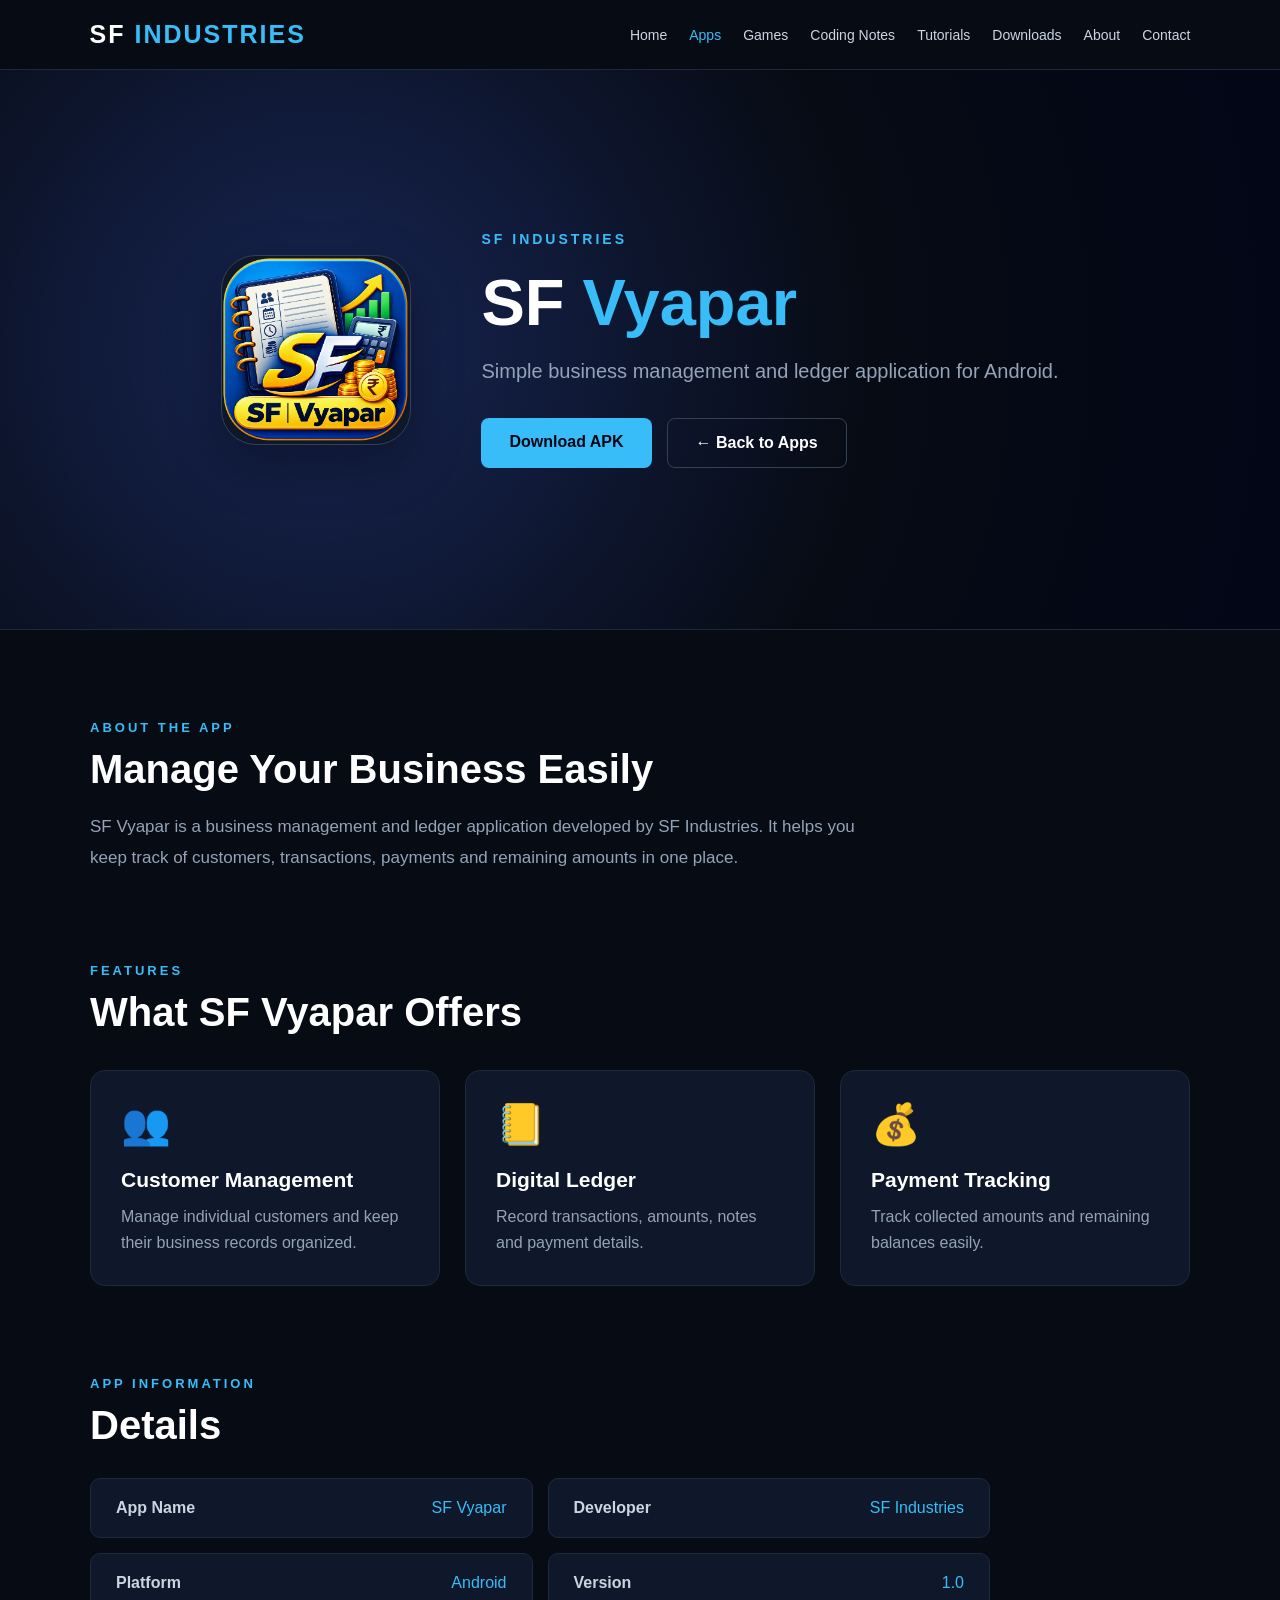
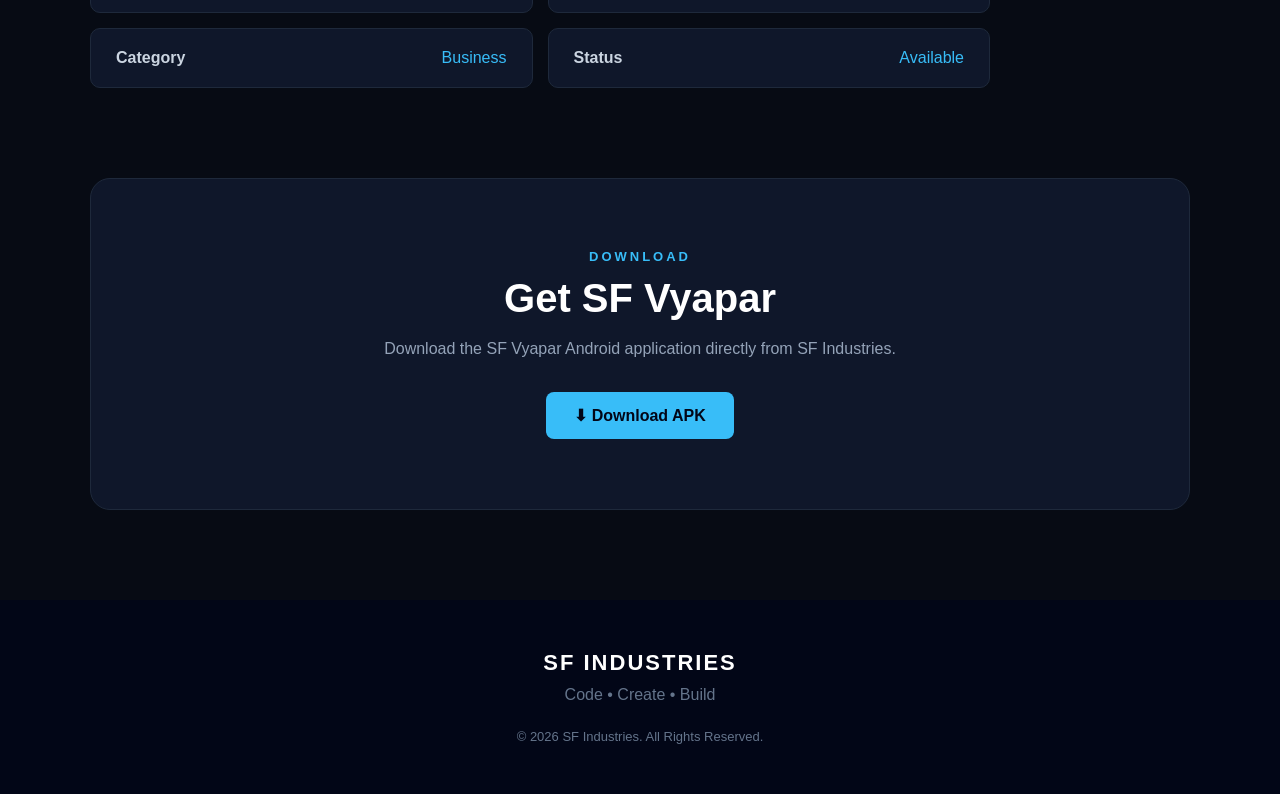
==== sf-vyapar.html @ 33951303 "Upload SF Industries website" ====
<!DOCTYPE html>
<html lang="en">

<head>

    <meta charset="UTF-8">

    <meta name="viewport"
          content="width=device-width, initial-scale=1.0">

    <title>SF Vyapar | SF Industries</title>

    <link rel="stylesheet" href="style.css">

</head>


<body>


    <!-- =========================
         NAVIGATION
    ========================== -->

    <header class="navbar">

        <div class="logo">
            SF <span>INDUSTRIES</span>
        </div>


        <nav>

            <a href="index.html">
                Home
            </a>

            <a href="apps.html" class="active">
                Apps
            </a>

            <a href="games.html">
                Games
            </a>

            <a href="#">
                Coding Notes
            </a>

            <a href="#">
                Tutorials
            </a>

            <a href="#">
                Downloads
            </a>

            <a href="#">
                About
            </a>

            <a href="#">
                Contact
            </a>

        </nav>

    </header>



    <!-- =========================
         SF VYAPAR HERO
    ========================== -->

    <section class="app-details-hero">


        <!-- APP LOGO -->

        <div class="app-icon-large">

            <img src="images/sf-vyapar.png"
                 alt="SF Vyapar Logo">

        </div>



        <!-- APP CONTENT -->

        <div class="app-details-content">

            <p class="small-title">
                SF INDUSTRIES
            </p>


            <h1>
                SF <span>Vyapar</span>
            </h1>


            <p>
                Simple business management and
                ledger application for Android.
            </p>


            <div class="app-buttons">

                <a href="#download"
                   class="btn primary">

                    Download APK

                </a>


                <a href="apps.html"
                   class="btn secondary">

                    ← Back to Apps

                </a>

            </div>

        </div>

    </section>



    <!-- =========================
         APP DETAILS
    ========================== -->

    <main class="app-details">


        <!-- ABOUT -->

        <section class="app-section">

            <p class="section-title">
                ABOUT THE APP
            </p>


            <h2>
                Manage Your Business Easily
            </h2>


            <p>
                SF Vyapar is a business management and
                ledger application developed by
                SF Industries. It helps you keep track
                of customers, transactions, payments
                and remaining amounts in one place.
            </p>

        </section>



        <!-- =========================
             FEATURES
        ========================== -->

        <section class="app-section">

            <p class="section-title">
                FEATURES
            </p>


            <h2>
                What SF Vyapar Offers
            </h2>


            <div class="app-features">


                <!-- Feature 1 -->

                <div class="feature-card">

                    <div>
                        👥
                    </div>

                    <h3>
                        Customer Management
                    </h3>

                    <p>
                        Manage individual customers
                        and keep their business records
                        organized.
                    </p>

                </div>



                <!-- Feature 2 -->

                <div class="feature-card">

                    <div>
                        📒
                    </div>

                    <h3>
                        Digital Ledger
                    </h3>

                    <p>
                        Record transactions, amounts,
                        notes and payment details.
                    </p>

                </div>



                <!-- Feature 3 -->

                <div class="feature-card">

                    <div>
                        💰
                    </div>

                    <h3>
                        Payment Tracking
                    </h3>

                    <p>
                        Track collected amounts and
                        remaining balances easily.
                    </p>

                </div>


            </div>

        </section>



        <!-- =========================
             APP INFORMATION
        ========================== -->

        <section class="app-section">

            <p class="section-title">
                APP INFORMATION
            </p>


            <h2>
                Details
            </h2>


            <div class="app-info-box">


                <div>

                    <strong>
                        App Name
                    </strong>

                    <span>
                        SF Vyapar
                    </span>

                </div>


                <div>

                    <strong>
                        Developer
                    </strong>

                    <span>
                        SF Industries
                    </span>

                </div>


                <div>

                    <strong>
                        Platform
                    </strong>

                    <span>
                        Android
                    </span>

                </div>


                <div>

                    <strong>
                        Version
                    </strong>

                    <span>
                        1.0
                    </span>

                </div>


                <div>

                    <strong>
                        Category
                    </strong>

                    <span>
                        Business
                    </span>

                </div>


                <div>

                    <strong>
                        Status
                    </strong>

                    <span>
                        Available
                    </span>

                </div>


            </div>

        </section>



        <!-- =========================
             DOWNLOAD
        ========================== -->

        <section class="download-section"
                 id="download">

            <p class="section-title">
                DOWNLOAD
            </p>


            <h2>
                Get SF Vyapar
            </h2>


            <p>
                Download the SF Vyapar Android
                application directly from
                SF Industries.
            </p>


            <a href="#"
               class="btn primary">

                ⬇ Download APK

            </a>

        </section>


    </main>



    <!-- =========================
         FOOTER
    ========================== -->

    <footer>

        <div class="footer-logo">
            SF INDUSTRIES
        </div>


        <p>
            Code • Create • Build
        </p>


        <p class="copyright">
            © 2026 SF Industries.
            All Rights Reserved.
        </p>

    </footer>



    <script src="script.js"></script>

</body>

</html>
---- style.css ----
/* =========================
   BASIC SETTINGS
========================= */

* {
    margin: 0;
    padding: 0;
    box-sizing: border-box;
}

html {
    scroll-behavior: smooth;
}

body {
    font-family: Arial, Helvetica, sans-serif;
    background: #070b14;
    color: white;
}


/* =========================
   NAVIGATION
========================= */

.navbar {
    width: 100%;
    padding: 20px 7%;
    display: flex;
    align-items: center;
    justify-content: space-between;
    background: #070b14;
    border-bottom: 1px solid #1e293b;
    position: sticky;
    top: 0;
    z-index: 1000;
}


/* Logo */

.logo {
    font-size: 25px;
    font-weight: bold;
    letter-spacing: 2px;
}

    .logo span {
        color: #38bdf8;
    }


/* Navigation links */

nav {
    display: flex;
    gap: 22px;
}

    nav a {
        color: #cbd5e1;
        text-decoration: none;
        font-size: 14px;
        transition: 0.3s;
    }

        nav a:hover {
            color: #38bdf8;
        }


        /* Active page */

        nav a.active {
            color: #38bdf8;
        }


/* =========================
   HERO
========================= */

.hero {
    min-height: 650px;
    display: flex;
    align-items: center;
    justify-content: center;
    text-align: center;
    padding: 80px 20px;
    background: radial-gradient( circle at center, #172554 0%, #070b14 60% );
}


.hero-content {
    max-width: 850px;
}


/* Small heading */

.small-title {
    color: #38bdf8;
    font-size: 14px;
    font-weight: bold;
    letter-spacing: 3px;
    margin-bottom: 20px;
}


/* Main heading */

.hero h1 {
    font-size: 80px;
    line-height: 1.05;
    margin-bottom: 25px;
}

    .hero h1 span {
        color: #38bdf8;
    }


/* Description */

.hero-description {
    max-width: 650px;
    margin: auto;
    color: #94a3b8;
    font-size: 18px;
    line-height: 1.7;
    margin-bottom: 35px;
}


/* =========================
   BUTTONS
========================= */

.hero-buttons {
    display: flex;
    justify-content: center;
    gap: 15px;
    flex-wrap: wrap;
}


.btn {
    display: inline-block;
    padding: 14px 28px;
    border-radius: 8px;
    text-decoration: none;
    font-weight: bold;
    transition: 0.3s;
}


/* Main button */

.primary {
    background: #38bdf8;
    color: #020617;
}

    .primary:hover {
        transform: translateY(-3px);
        background: #7dd3fc;
    }


/* Secondary button */

.secondary {
    border: 1px solid #334155;
    color: white;
}

    .secondary:hover {
        border-color: #38bdf8;
        color: #38bdf8;
        transform: translateY(-3px);
    }


/* =========================
   PROJECT SECTION
========================= */

.projects {
    padding: 100px 7%;
    text-align: center;
}


/* Small section title */

.section-title {
    color: #38bdf8;
    font-size: 13px;
    font-weight: bold;
    letter-spacing: 3px;
    margin-bottom: 12px;
}


.projects h2,
.featured h2 {
    font-size: 42px;
    margin-bottom: 50px;
}


/* Cards container */

.project-container {
    display: grid;
    grid-template-columns: repeat(3, 1fr);
    gap: 25px;
    max-width: 1200px;
    margin: auto;
}


/* Card */

.project-card {
    padding: 35px;
    background: #0f172a;
    border: 1px solid #1e293b;
    border-radius: 15px;
    text-align: left;
    transition: 0.3s;
}


    .project-card:hover {
        transform: translateY(-8px);
        border-color: #38bdf8;
    }


/* Icon */

.card-icon {
    font-size: 40px;
    margin-bottom: 20px;
}


.project-card h3 {
    font-size: 23px;
    margin-bottom: 15px;
}


.project-card p {
    color: #94a3b8;
    line-height: 1.6;
    margin-bottom: 25px;
}


.project-card a {
    color: #38bdf8;
    text-decoration: none;
    font-weight: bold;
}


/* =========================
   FEATURED PROJECT
========================= */

.featured {
    padding: 100px 20px;
    text-align: center;
    background: #0f172a;
    border-top: 1px solid #1e293b;
    border-bottom: 1px solid #1e293b;
}


    .featured h2 {
        margin-bottom: 15px;
    }


    .featured > p:not(.section-title) {
        color: #94a3b8;
        max-width: 600px;
        margin: 0 auto 30px;
        line-height: 1.6;
    }


/* =========================
   FOOTER
========================= */

footer {
    text-align: center;
    padding: 50px 20px;
    background: #020617;
}


.footer-logo {
    font-size: 22px;
    font-weight: bold;
    letter-spacing: 2px;
    margin-bottom: 10px;
}


footer p {
    color: #64748b;
}


.copyright {
    margin-top: 25px;
    font-size: 13px;
}


/* =========================
   GAMES PAGE
========================= */

.games-hero {
    text-align: center;
    padding: 110px 20px 90px;
    background: radial-gradient( circle at center, #172554 0%, #070b14 65% );
    border-bottom: 1px solid #1e293b;
}


    .games-hero h1 {
        font-size: 65px;
        margin: 15px 0;
    }


        .games-hero h1 span {
            color: #38bdf8;
        }


    .games-hero > p:last-child {
        color: #94a3b8;
        font-size: 18px;
    }


/* =========================
   GAMES SECTION
========================= */

.games-section {
    padding: 90px 7%;
}


.section-heading {
    text-align: center;
    margin-bottom: 50px;
}


    .section-heading h2 {
        font-size: 42px;
        margin-bottom: 15px;
    }


.games-description {
    max-width: 650px;
    margin: auto;
    color: #94a3b8;
    font-size: 17px;
    line-height: 1.6;
}


/* =========================
   GAME SEARCH BOX
========================= */

.game-search {
    width: 100%;
    max-width: 750px;
    margin: 0 auto 55px auto;
    display: flex;
    justify-content: center;
}


    .game-search input {
        width: 100%;
        height: 65px;
        padding: 0 28px;
        font-size: 19px;
        color: white;
        background: #0f172a;
        border: 2px solid #1e293b;
        border-radius: 14px;
        outline: none;
        transition: 0.3s;
        box-shadow: 0 8px 25px rgba(0, 0, 0, 0.25);
    }


        .game-search input::placeholder {
            color: #64748b;
        }


        .game-search input:focus {
            border-color: #38bdf8;
            box-shadow: 0 0 25px rgba(56, 189, 248, 0.15);
        }


/* =========================
   GAMES GRID
========================= */

.games-grid {
    max-width: 1200px;
    margin: auto;
    display: grid;
    grid-template-columns: repeat(3, 1fr);
    gap: 25px;
}


/* =========================
   GAME CARD
========================= */

.game-card {
    overflow: hidden;
    background: #0f172a;
    border: 1px solid #1e293b;
    border-radius: 15px;
    transition: 0.3s;
}


    .game-card:hover {
        transform: translateY(-8px);
        border-color: #38bdf8;
    }


/* Game Image */

.game-image {
    height: 220px;
    background: #020617;
}


.game-placeholder {
    width: 100%;
    height: 100%;
    display: flex;
    align-items: center;
    justify-content: center;
    font-size: 70px;
}


/* Game Content */

.game-content {
    padding: 28px;
}


.game-type {
    color: #38bdf8;
    font-size: 11px;
    font-weight: bold;
    letter-spacing: 2px;
}


.game-content h3 {
    font-size: 25px;
    margin: 12px 0;
}


.game-content > p {
    color: #94a3b8;
    line-height: 1.6;
    min-height: 75px;
}


/* =========================
   GAME INFORMATION
========================= */

.game-info {
    display: flex;
    gap: 15px;
    margin: 20px 0;
    color: #cbd5e1;
    font-size: 13px;
    flex-wrap: wrap;
}


/* =========================
   GAME BUTTONS
========================= */

.game-buttons {
    display: flex;
    gap: 10px;
    flex-wrap: wrap;
}


    .game-buttons .btn {
        padding: 11px 18px;
        font-size: 14px;
    }


/* =========================
   NO GAMES MESSAGE
========================= */

.no-games {
    display: none;
    text-align: center;
    margin-top: 40px;
    color: #94a3b8;
    font-size: 18px;
}


/* =========================
   MOBILE
========================= */

@media (max-width: 900px) {

    .navbar {
        flex-direction: column;
        gap: 20px;
    }


    nav {
        flex-wrap: wrap;
        justify-content: center;
    }


    .hero h1 {
        font-size: 55px;
    }


    .project-container {
        grid-template-columns: 1fr;
    }


    .games-grid {
        grid-template-columns: 1fr;
        max-width: 600px;
    }


    .game-search {
        max-width: 600px;
    }
}


@media (max-width: 500px) {

    .hero h1 {
        font-size: 42px;
    }


    .hero-description {
        font-size: 16px;
    }


    .projects h2,
    .featured h2 {
        font-size: 32px;
    }


    .games-hero h1 {
        font-size: 45px;
    }


    .section-heading h2 {
        font-size: 32px;
    }


    .game-search input {
        height: 58px;
        font-size: 16px;
        padding: 0 20px;
    }
}
/* =========================
   SF VYAPAR APP DETAILS
========================= */
/* =========================
   SF VYAPAR HERO - UPDATED
========================= */

.app-details-hero {
    min-height: 560px;
    padding: 80px 7%;
    display: flex;
    align-items: center;
    justify-content: center;
    gap: 70px;
    background: radial-gradient( circle at 25% 50%, #172554 0%, #070b14 55%, #020617 100% );
    border-bottom: 1px solid #1e293b;
    overflow: hidden;
}


/* =========================
   SF VYAPAR LOGO
========================= */

.app-icon-large {
    width: 250px;
    height: 250px;
    flex-shrink: 0;
    display: flex;
    align-items: center;
    justify-content: center;
    background: transparent;
    border: none;
    border-radius: 35px;
    box-shadow: 0 25px 60px rgba(0, 0, 0, 0.45);
    overflow: hidden;
}


    /* If logo is an image */

    .app-icon-large img {
        width: 100%;
        height: 100%;
        object-fit: contain;
        display: block;
    }


/* =========================
   APP CONTENT
========================= */

.app-details-content {
    max-width: 650px;
}


    .app-details-content h1 {
        font-size: 65px;
        line-height: 1.1;
        margin-bottom: 20px;
    }


        .app-details-content h1 span {
            color: #38bdf8;
        }


    .app-details-content > p:last-of-type {
        color: #94a3b8;
        font-size: 20px;
        line-height: 1.7;
        margin-bottom: 30px;
    }


/* =========================
   BUTTONS
========================= */

.app-buttons {
    display: flex;
    gap: 15px;
    flex-wrap: wrap;
}


    .app-buttons .btn {
        padding: 15px 28px;
    }


/* =========================
   MOBILE
========================= */

@media (max-width: 900px) {

    .app-details-hero {
        flex-direction: column;
        text-align: center;
        padding: 70px 25px;
        gap: 40px;
    }


    .app-icon-large {
        width: 220px;
        height: 220px;
    }


    .app-details-content {
        max-width: 700px;
    }


        .app-details-content h1 {
            font-size: 55px;
        }


    .app-buttons {
        justify-content: center;
    }
}


@media (max-width: 500px) {

    .app-details-hero {
        padding: 60px 20px;
    }


    .app-icon-large {
        width: 170px;
        height: 170px;
    }


    .app-details-content h1 {
        font-size: 42px;
    }


    .app-details-content > p:last-of-type {
        font-size: 17px;
    }
}


/* App Icon */

.app-icon-large {
    width: 190px;
    height: 190px;
    display: flex;
    align-items: center;
    justify-content: center;
    font-size: 90px;
    background: #0f172a;
    border: 1px solid #334155;
    border-radius: 35px;
    box-shadow: 0 20px 50px rgba(0, 0, 0, 0.35);
}


/* App Content */

.app-details-content {
    max-width: 650px;
}


    .app-details-content h1 {
        font-size: 65px;
        line-height: 1.1;
        margin-bottom: 15px;
    }


        .app-details-content h1 span {
            color: #38bdf8;
        }


    .app-details-content > p:last-of-type {
        color: #94a3b8;
        font-size: 20px;
        margin-bottom: 30px;
    }


/* App Buttons */

.app-buttons {
    display: flex;
    gap: 15px;
    flex-wrap: wrap;
}


/* =========================
   APP DETAILS
========================= */

.app-details {
    padding: 90px 7%;
}


.app-section {
    max-width: 1100px;
    margin: 0 auto 90px;
}


    .app-section h2 {
        font-size: 40px;
        margin-bottom: 20px;
    }


    .app-section > p:not(.section-title) {
        max-width: 800px;
        color: #94a3b8;
        font-size: 17px;
        line-height: 1.8;
    }


/* =========================
   FEATURES
========================= */

.app-features {
    display: grid;
    grid-template-columns: repeat(3, 1fr);
    gap: 25px;
    margin-top: 35px;
}


.feature-card {
    padding: 30px;
    background: #0f172a;
    border: 1px solid #1e293b;
    border-radius: 15px;
    transition: 0.3s;
}


    .feature-card:hover {
        transform: translateY(-7px);
        border-color: #38bdf8;
    }


    .feature-card > div {
        font-size: 40px;
        margin-bottom: 20px;
    }


    .feature-card h3 {
        font-size: 21px;
        margin-bottom: 12px;
    }


    .feature-card p {
        color: #94a3b8;
        line-height: 1.6;
    }


/* =========================
   APP INFORMATION
========================= */

.app-info-box {
    max-width: 900px;
    display: grid;
    grid-template-columns: repeat(2, 1fr);
    gap: 15px;
    margin-top: 30px;
}


    .app-info-box > div {
        padding: 20px 25px;
        display: flex;
        justify-content: space-between;
        gap: 20px;
        background: #0f172a;
        border: 1px solid #1e293b;
        border-radius: 10px;
    }


    .app-info-box strong {
        color: #cbd5e1;
    }


    .app-info-box span {
        color: #38bdf8;
    }


/* =========================
   DOWNLOAD SECTION
========================= */

.download-section {
    max-width: 1100px;
    margin: 0 auto;
    padding: 70px 30px;
    text-align: center;
    background: #0f172a;
    border: 1px solid #1e293b;
    border-radius: 20px;
}


    .download-section h2 {
        font-size: 40px;
        margin-bottom: 15px;
    }


    .download-section > p:not(.section-title) {
        color: #94a3b8;
        max-width: 600px;
        margin: 0 auto 30px;
        line-height: 1.6;
    }


/* =========================
   APP DETAILS MOBILE
========================= */

@media (max-width: 900px) {

    .app-details-hero {
        flex-direction: column;
        text-align: center;
        gap: 35px;
    }


    .app-details-content {
        max-width: 700px;
    }


        .app-details-content h1 {
            font-size: 55px;
        }


    .app-buttons {
        justify-content: center;
    }


    .app-features {
        grid-template-columns: 1fr;
        max-width: 600px;
        margin-left: auto;
        margin-right: auto;
    }


    .app-info-box {
        grid-template-columns: 1fr;
    }
}


@media (max-width: 500px) {

    .app-details-hero {
        padding: 70px 20px;
    }


    .app-icon-large {
        width: 150px;
        height: 150px;
        font-size: 70px;
        border-radius: 28px;
    }


    .app-details-content h1 {
        font-size: 42px;
    }


    .app-details-content > p:last-of-type {
        font-size: 17px;
    }


    .app-details {
        padding: 70px 20px;
    }


    .app-section h2 {
        font-size: 32px;
    }


    .download-section {
        padding: 50px 20px;
    }


        .download-section h2 {
            font-size: 32px;
        }
}
/* =========================
   APP CARD IMAGE
========================= */

.app-card-image {
    width: 100%;
    height: 100%;
    object-fit: cover;
    display: block;
}


/* SF Vyapar logo styling */

.game-image:has(.app-card-image) {
    background: #020617;
    overflow: hidden;
}


    .game-image:has(.app-card-image) .app-card-image {
        transition: 0.4s;
    }


.game-card:hover .app-card-image {
    transform: scale(1.05);
}
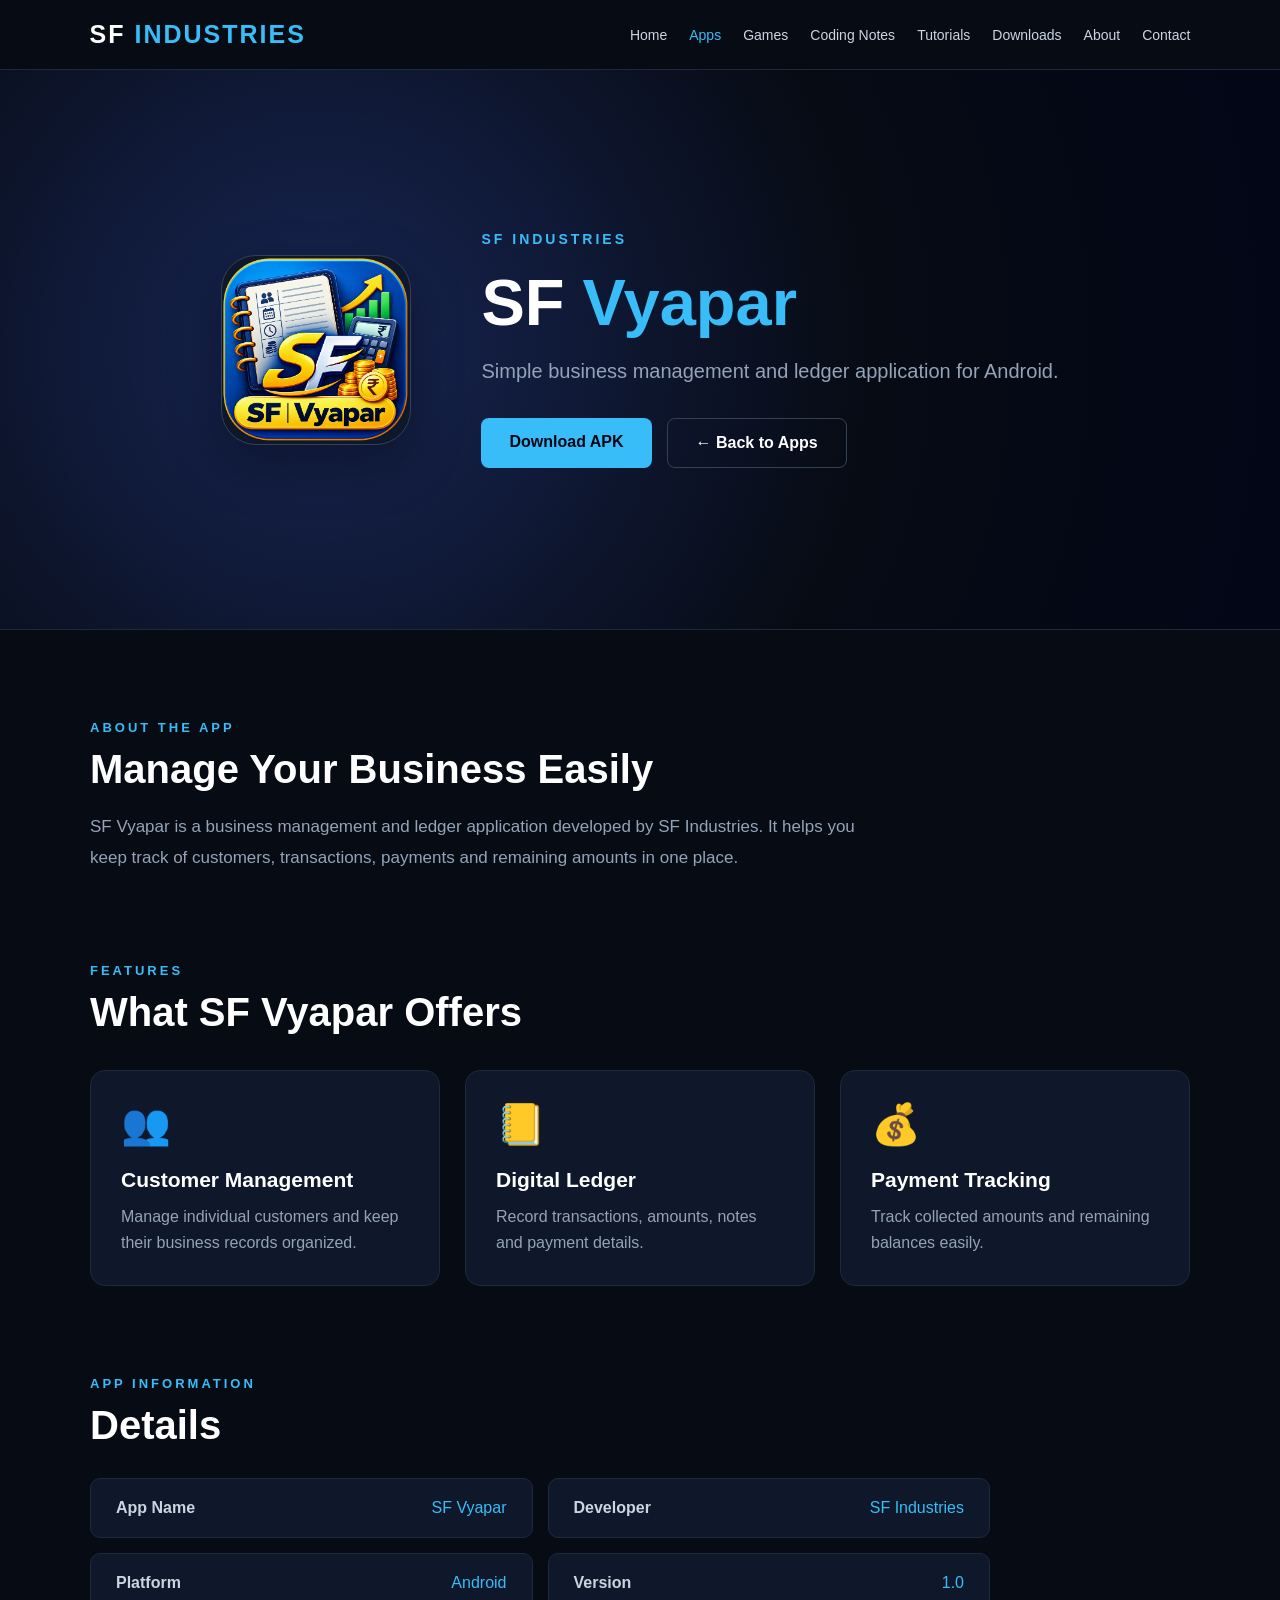
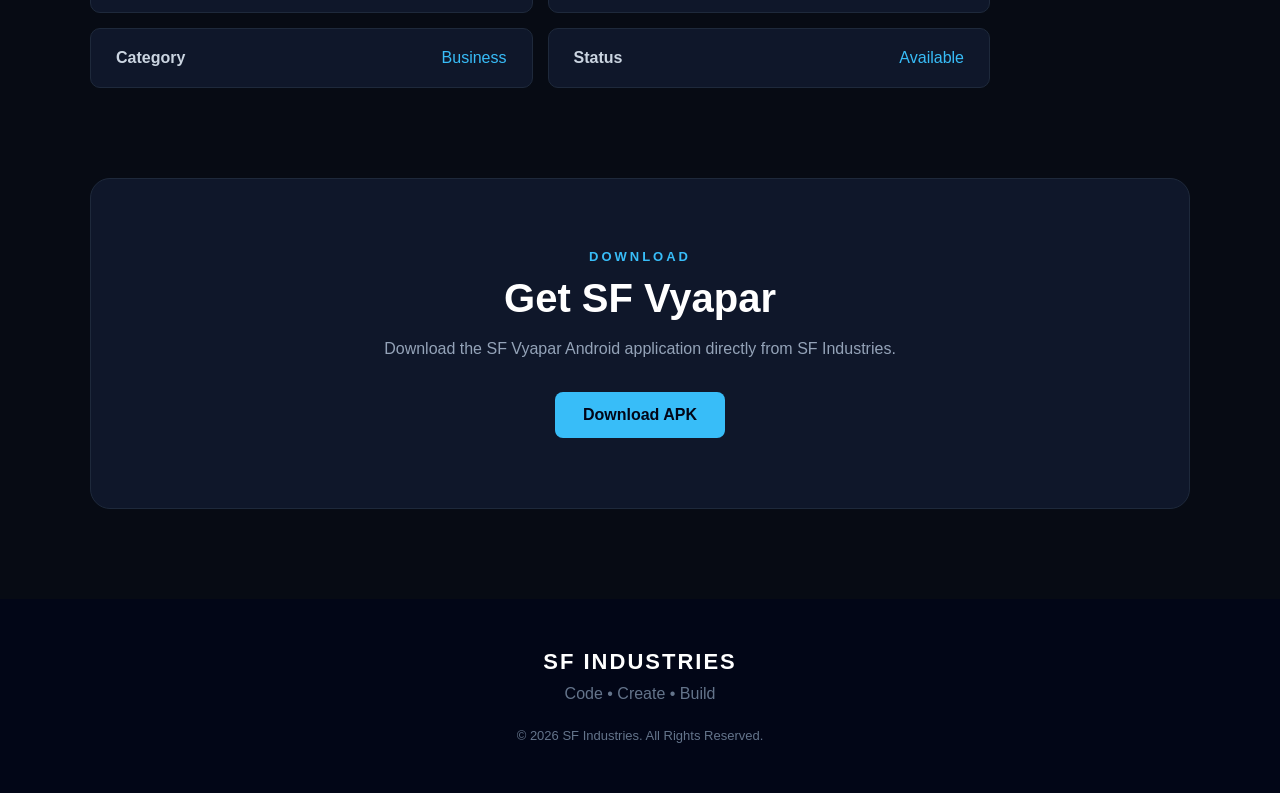
==== commit 38aa03ca: "Update SF Vyapar download link" ====
--- a/sf-vyapar.html
+++ b/sf-vyapar.html
@@ -380,11 +380,9 @@
             </p>
 
 
-            <a href="#"
+            <a href="https://github.com/sfindustries731/SF-Industries/releases/download/v1.1/SF-Vyapar.apk"
                class="btn primary">
-
-                ⬇ Download APK
-
+                Download APK
             </a>
 
         </section>
